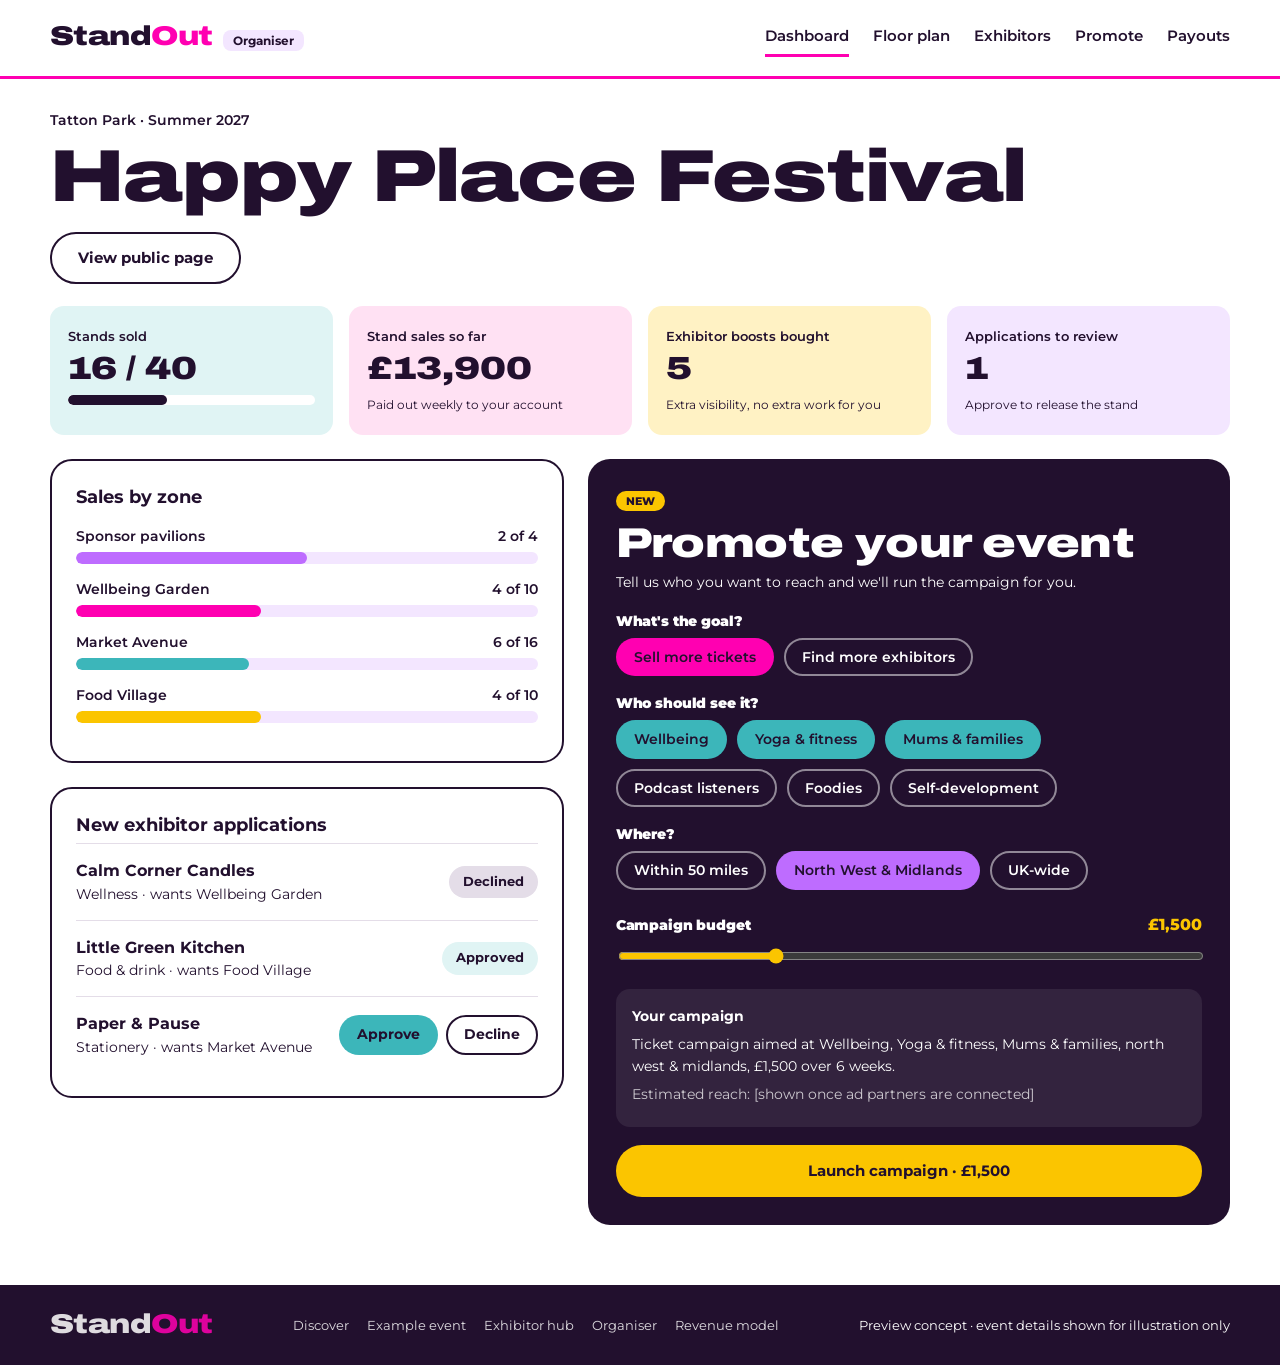
==== organiser.html @ 5c0a358e "Add files via upload" ====
<!doctype html>
<html lang="en-GB">
<head>
  <meta charset="utf-8">
  <meta name="viewport" content="width=device-width, initial-scale=1">
  <link rel="preconnect" href="https://fonts.googleapis.com">
  <link rel="preconnect" href="https://fonts.gstatic.com" crossorigin>
  <link href="https://fonts.googleapis.com/css2?family=Archivo:wdth,wght@125,900&family=Montserrat:wght@400;500;600;700;800&display=swap" rel="stylesheet">
  <link rel="stylesheet" href="css/styles.css">
  <link rel="icon" href="data:image/svg+xml,<svg xmlns='http://www.w3.org/2000/svg' viewBox='0 0 100 100'><circle cx='50' cy='50' r='50' fill='%23ff00b1'/></svg>">
  <title>Organiser dashboard · StandOut</title>
</head>
<body>
  <header id="site-header"></header>

  <main class="wrap">
    <div class="dash-title">
      <div>
        <p>Tatton Park · Summer 2027</p>
        <h1>Happy Place Festival</h1>
      </div>
      <a class="btn btn--outline" href="event.html?id=happy-place">View public page</a>
    </div>

    <div class="stats">
      <div class="stat bg-teal"><p class="stat__label">Stands sold</p><p class="stat__value" id="sold"></p>
        <div class="progress" aria-hidden="true"><span id="sold-bar"></span></div></div>
      <div class="stat bg-pink"><p class="stat__label">Stand sales so far</p><p class="stat__value" id="sales"></p><p class="stat__note">Paid out weekly to your account</p></div>
      <div class="stat bg-yellow"><p class="stat__label">Exhibitor boosts bought</p><p class="stat__value">5</p><p class="stat__note">Extra visibility, no extra work for you</p></div>
      <div class="stat bg-violet"><p class="stat__label">Applications to review</p><p class="stat__value" id="to-review"></p><p class="stat__note">Approve to release the stand</p></div>
    </div>

    <div class="dash-grid">
      <div class="dash-col">
        <section class="panel" style="padding-block:24px">
          <h3 class="h-body" style="font-size:1.15rem;margin-bottom:16px">Sales by zone</h3>
          <div id="zones"></div>
        </section>

        <section class="panel" id="applications" style="padding-block:24px">
          <h3 class="h-body" style="font-size:1.15rem;margin-bottom:6px">New exhibitor applications</h3>
          <div id="apps"></div>
        </section>
      </div>

      <section class="promote" id="promote">
        <span class="new">NEW</span>
        <h2>Promote your event</h2>
        <p class="small">Tell us who you want to reach and we'll run the campaign for you.</p>

        <h3>What's the goal?</h3>
        <div class="chips" data-group="goal" data-single>
          <button class="chip" type="button" aria-pressed="true">Sell more tickets</button>
          <button class="chip" type="button" aria-pressed="false">Find more exhibitors</button>
        </div>

        <h3>Who should see it?</h3>
        <div class="chips" data-group="audience">
          <button class="chip" type="button" aria-pressed="true">Wellbeing</button>
          <button class="chip" type="button" aria-pressed="true">Yoga & fitness</button>
          <button class="chip" type="button" aria-pressed="true">Mums & families</button>
          <button class="chip" type="button" aria-pressed="false">Podcast listeners</button>
          <button class="chip" type="button" aria-pressed="false">Foodies</button>
          <button class="chip" type="button" aria-pressed="false">Self-development</button>
        </div>

        <h3>Where?</h3>
        <div class="chips" data-group="where" data-single>
          <button class="chip" type="button" aria-pressed="false">Within 50 miles</button>
          <button class="chip" type="button" aria-pressed="true">North West & Midlands</button>
          <button class="chip" type="button" aria-pressed="false">UK-wide</button>
        </div>

        <div class="range-head"><h3><label for="budget">Campaign budget</label></h3><output id="budget-out"></output></div>
        <input type="range" id="budget" min="250" max="5000" step="250" value="1500">

        <div class="campaign-summary">
          <p><strong>Your campaign</strong></p>
          <p id="campaign-text"></p>
          <p style="opacity:.75">Estimated reach: [shown once ad partners are connected]</p>
        </div>
        <button class="btn btn--yellow btn--block" id="launch" type="button"></button>
      </section>
    </div>
  </main>

  <footer id="site-footer"></footer>

  <script src="js/data.js"></script>
  <script src="js/layout.js"></script>
  <script>
    renderHeader("organiser");
    renderFooter();

    /* Headline numbers from the fake data */
    const total = ZONES.reduce((n, z) => n + z.stands.length, 0);
    const sold = ZONES.reduce((n, z) => n + z.booked.length, 0);
    const sales = ZONES.reduce((n, z) => n + z.booked.length * z.price, 0);
    document.getElementById("sold").textContent = `${sold} / ${total}`;
    document.getElementById("sold-bar").style.width = (sold / total * 100) + "%";
    document.getElementById("sales").textContent = money(sales);

    document.getElementById("zones").innerHTML = ZONES.map(z => `
      <div class="bar-row">
        <div class="bar-row__top"><span>${z.name}</span><span>${z.booked.length} of ${z.stands.length}</span></div>
        <div class="bar"><span style="width:${z.booked.length / z.stands.length * 100}%;background:${z.colour}"></span></div>
      </div>`).join("");

    /* Applications */
    const apps = [
      { name: "Calm Corner Candles", detail: "Wellness · wants Wellbeing Garden", status: "Declined" },
      { name: "Little Green Kitchen", detail: "Food & drink · wants Food Village", status: "Approved" },
      { name: "Paper & Pause", detail: "Stationery · wants Market Avenue", status: null }
    ];
    function drawApps() {
      document.getElementById("apps").innerHTML = apps.map((a, i) => `
        <div class="app-row">
          <div><p><strong>${a.name}</strong></p><p class="small">${a.detail}</p></div>
          ${a.status
            ? `<span class="status ${a.status === "Approved" ? "status--ok" : ""}">${a.status}</span>`
            : `<div class="actions">
                 <button class="btn btn--teal btn--sm" data-i="${i}" data-act="Approved">Approve</button>
                 <button class="btn btn--outline btn--sm" data-i="${i}" data-act="Declined">Decline</button>
               </div>`}
        </div>`).join("");
      document.getElementById("to-review").textContent = apps.filter(a => !a.status).length;
    }
    document.getElementById("apps").addEventListener("click", e => {
      const b = e.target.closest("[data-act]");
      if (!b) return;
      const a = apps[b.dataset.i];
      a.status = b.dataset.act;
      drawApps();
      toast(`${a.name}: ${a.status.toLowerCase()}`);
    });
    drawApps();

    /* Promote campaign builder */
    document.querySelectorAll(".promote .chips").forEach(group => {
      group.addEventListener("click", e => {
        const b = e.target.closest(".chip");
        if (!b) return;
        if (group.hasAttribute("data-single")) {
          group.querySelectorAll(".chip").forEach(c => c.setAttribute("aria-pressed", c === b));
        } else {
          b.setAttribute("aria-pressed", b.getAttribute("aria-pressed") !== "true");
        }
        drawCampaign();
      });
    });
    const budget = document.getElementById("budget");
    budget.addEventListener("input", drawCampaign);

    function picked(group) {
      return [...document.querySelectorAll(`[data-group="${group}"] [aria-pressed="true"]`)].map(b => b.textContent);
    }
    function drawCampaign() {
      const goal = picked("goal")[0] === "Sell more tickets" ? "Ticket" : "Exhibitor";
      const who = picked("audience");
      const where = picked("where")[0] || "UK-wide";
      const amount = money(Number(budget.value));
      const weeks = Math.max(2, Math.min(10, Math.round(Number(budget.value) / 250)));
      document.getElementById("budget-out").textContent = amount;
      document.getElementById("campaign-text").textContent =
        `${goal} campaign aimed at ${who.length ? who.join(", ") : "everyone"}, ${where.toLowerCase()}, ${amount} over ${weeks} weeks.`;
      document.getElementById("launch").textContent = `Launch campaign · ${amount}`;
    }
    document.getElementById("launch").onclick = () => toast("Campaign saved as a draft for the preview");
    drawCampaign();
  </script>
</body>
</html>
---- css/styles.css ----
/* ===========================================================
   StandOut – shared styles
   Brand: #ff00b1 pink · #3cb6ba teal · #be6cff violet · #fbc500 yellow
   Fonts: Raging (headlines + logo), Montserrat (body)
   =========================================================== */

/* Raging is a licensed font. Drop Raging.woff2 (and/or .woff/.otf)
   into the /fonts folder and it will be used automatically.
   Until then, Archivo Black-style wide fallback is shown. */
@font-face {
  font-family: "Raging";
  src: url("../fonts/Raging.woff2") format("woff2"),
       url("../fonts/Raging.woff") format("woff"),
       url("../fonts/Raging.otf") format("opentype");
  font-weight: 400 900;
  font-display: swap;
}

:root {
  --pink: #ff00b1;
  --teal: #3cb6ba;
  --violet: #be6cff;
  --yellow: #fbc500;
  --ink: #22102e;        /* deep plum used for text instead of pure black */
  --black: #000000;      /* use sparingly */
  --white: #ffffff;

  --pink-soft: #ffe1f3;
  --pink-wash: #fff3fa;
  --teal-soft: #e0f4f4;
  --violet-soft: #f3e6ff;
  --yellow-soft: #fff2c4;
  --grey: #e4dde8;
  --grey-text: #6b5d75;

  --font-head: "Raging", "Archivo", "Archivo Black", Impact, sans-serif;
  --font-body: "Montserrat", system-ui, -apple-system, "Segoe UI", sans-serif;

  --r-lg: 22px;
  --r-md: 14px;
  --r-pill: 999px;
  --wrap: 1180px;
}

*, *::before, *::after { box-sizing: border-box; }
html { -webkit-text-size-adjust: 100%; }
body {
  margin: 0;
  font-family: var(--font-body);
  font-size: 16px;
  line-height: 1.6;
  color: var(--ink);
  background: var(--white);
}
img { max-width: 100%; display: block; }
a { color: inherit; }
button, input, select, textarea { font: inherit; color: inherit; }
:focus-visible { outline: 3px solid var(--violet); outline-offset: 3px; border-radius: 6px; }

.wrap { width: min(var(--wrap), 100% - 40px); margin-inline: auto; }

/* ---------- Headlines ---------- */
h1, h2, h3, .head {
  font-family: var(--font-head);
  font-stretch: 125%;
  font-weight: 900;
  line-height: 0.98;
  letter-spacing: -0.01em;
  margin: 0;
}
h1 { font-size: clamp(2.6rem, 6vw, 4.6rem); }
h2 { font-size: clamp(1.9rem, 3.6vw, 2.6rem); }
h3 { font-size: 1.35rem; }
.h-body { font-family: var(--font-body); font-weight: 700; font-stretch: 100%; letter-spacing: 0; line-height: 1.3; }
p { margin: 0 0 1em; }
.muted { color: var(--grey-text); }
.small { font-size: 0.85rem; }

/* ---------- Logo ---------- */
.logo {
  font-family: var(--font-head);
  font-stretch: 125%;
  font-weight: 900;
  font-size: 1.7rem;
  text-decoration: none;
  letter-spacing: -0.02em;
  line-height: 1;
}
.logo span { color: var(--pink); }
.logo--light { color: var(--white); }

/* ---------- Header ---------- */
.site-header { border-bottom: 3px solid var(--pink); background: var(--white); position: sticky; top: 0; z-index: 20; }
.site-header--plain { border-bottom-color: transparent; }
.site-header .wrap { display: flex; align-items: center; justify-content: space-between; gap: 20px; min-height: 76px; flex-wrap: wrap; padding-block: 10px; }
.nav { display: flex; align-items: center; gap: 6px 24px; flex-wrap: wrap; font-weight: 600; font-size: 0.92rem; }
.nav a { text-decoration: none; padding: 6px 0; border-bottom: 3px solid transparent; }
.nav a:hover, .nav a[aria-current="page"] { border-bottom-color: var(--pink); }
.role-tag { font-size: 0.75rem; font-weight: 700; background: var(--violet-soft); padding: 3px 10px; border-radius: 8px; margin-left: 10px; vertical-align: middle; font-family: var(--font-body); }

/* checkout steps */
.steps { display: flex; gap: 8px; list-style: none; margin: 0; padding: 0; font-size: 0.8rem; font-weight: 700; }
.steps li { background: var(--violet-soft); padding: 6px 14px; border-radius: var(--r-pill); }
.steps li.is-done, .steps li[aria-current="step"] { background: var(--ink); color: var(--white); }

/* ---------- Buttons ---------- */
.btn {
  display: inline-flex; align-items: center; justify-content: center; gap: 8px;
  border: 2px solid transparent; border-radius: var(--r-pill);
  padding: 12px 26px; font-weight: 700; font-size: 0.95rem;
  text-decoration: none; cursor: pointer; transition: transform .12s ease, background .12s ease;
}
.btn:active { transform: translateY(1px); }
.btn--pink { background: var(--pink); color: var(--ink); }
.btn--pink:hover { background: #e600a0; }
.btn--teal { background: var(--teal); color: var(--ink); }
.btn--violet { background: var(--violet); color: var(--ink); }
.btn--yellow { background: var(--yellow); color: var(--ink); }
.btn--ink { background: var(--ink); color: var(--white); }
.btn--white { background: var(--white); color: var(--ink); }
.btn--outline { background: transparent; border-color: var(--ink); color: var(--ink); }
.btn--block { width: 100%; }
.btn--sm { padding: 7px 16px; font-size: 0.85rem; }
.btn[disabled] { opacity: .45; cursor: not-allowed; }

.back-link { display: inline-block; font-size: 0.85rem; font-weight: 700; margin: 28px 0 14px; }

/* ---------- Chips ---------- */
.chips { display: flex; flex-wrap: wrap; gap: 10px; padding: 0; margin: 0; list-style: none; }
.chip {
  display: inline-block; padding: 6px 16px; border-radius: var(--r-pill);
  border: 2px solid var(--ink); font-size: 0.88rem; font-weight: 600; background: var(--white);
}
.chip--small { padding: 3px 12px; font-size: 0.76rem; border: 0; font-weight: 700; }
.chip--teal { border-color: var(--teal); }
.chip--pink { border-color: var(--pink); }
.chip--violet { border-color: var(--violet); }
.chip--yellow { border-color: var(--yellow); }
button.chip { cursor: pointer; }
button.chip[aria-pressed="true"] { background: var(--ink); color: var(--white); border-color: var(--ink); }

/* ---------- Stat tiles ---------- */
.stats { display: grid; grid-template-columns: repeat(4, 1fr); gap: 16px; }
.stat { border-radius: var(--r-md); padding: 20px 18px; }
.stat__label { font-size: 0.82rem; font-weight: 600; margin: 0 0 6px; }
.stat__value { font-family: var(--font-head); font-stretch: 125%; font-weight: 900; font-size: 2rem; line-height: 1; margin: 0; }
.stat__note { font-size: 0.78rem; margin: 10px 0 0; }
.bg-teal { background: var(--teal-soft); }
.bg-violet { background: var(--violet-soft); }
.bg-yellow { background: var(--yellow-soft); }
.bg-pink { background: var(--pink-soft); }

/* ---------- Cards / panels ---------- */
.panel { border: 2px solid var(--ink); border-radius: var(--r-lg); padding: 24px; background: var(--white); }
.panel--soft { border: 0; background: var(--teal-soft); }

section { padding-block: 56px; }
.section-head { margin-bottom: 26px; }
.section-head p { margin: 10px 0 0; }

/* ---------- Footer ---------- */
.site-footer { background: var(--ink); color: var(--white); margin-top: 60px; }
.site-footer .wrap { display: flex; justify-content: space-between; align-items: center; gap: 16px; flex-wrap: wrap; padding-block: 26px; font-size: 0.82rem; }
.site-footer nav { display: flex; gap: 18px; flex-wrap: wrap; }
.site-footer a { text-decoration: none; opacity: .85; }
.site-footer a:hover { opacity: 1; text-decoration: underline; }

/* ===========================================================
   Discover page
   =========================================================== */
.discover-hero { background: var(--violet); padding-block: 64px 70px; }
.discover-hero h1 { max-width: 14ch; }
.discover-hero p { max-width: 54ch; font-size: 1.05rem; margin-top: 18px; }
.search-row { display: flex; gap: 10px; flex-wrap: wrap; margin-top: 26px; max-width: 640px; }
.search-row input {
  flex: 1 1 260px; border: 2px solid var(--ink); border-radius: var(--r-pill);
  padding: 12px 20px; background: var(--white);
}
.filter-row { display: flex; gap: 10px; flex-wrap: wrap; margin-bottom: 26px; align-items: center; }
.filter-row strong { font-size: 0.85rem; margin-right: 4px; }

.event-grid { display: grid; grid-template-columns: repeat(auto-fill, minmax(260px, 1fr)); gap: 22px; }
.event-card {
  display: flex; flex-direction: column; border: 2px solid var(--ink); border-radius: var(--r-lg);
  overflow: hidden; text-decoration: none; background: var(--white); transition: transform .15s ease;
}
.event-card:hover { transform: translateY(-3px); }
.event-card__art { aspect-ratio: 16 / 10; position: relative; overflow: hidden; }
.event-card__body { padding: 18px 20px 22px; display: flex; flex-direction: column; gap: 6px; flex: 1; }
.event-card__body h3 { font-size: 1.3rem; }
.event-card__meta { font-size: 0.86rem; font-weight: 600; margin: 0; }
.event-card__foot { display: flex; justify-content: space-between; align-items: center; margin-top: auto; padding-top: 12px; font-size: 0.84rem; font-weight: 700; }
.badge-left { background: var(--yellow); padding: 3px 10px; border-radius: var(--r-pill); }

/* decorative blob art (stand-in for event photos) */
.blob { position: absolute; border-radius: 50%; }

/* ===========================================================
   Event page
   =========================================================== */
.event-hero { background: var(--pink); padding-block: 48px 56px; }
.event-hero .wrap { display: grid; grid-template-columns: 1.05fr 1fr; gap: 44px; align-items: center; }
.event-hero .chips { margin-bottom: 18px; }
.event-hero .chip { border: 0; font-size: 0.78rem; font-weight: 700; padding: 4px 12px; }
.event-hero h1 { margin-bottom: 22px; }
.event-hero__where { font-weight: 700; font-size: 1.05rem; margin: 0 0 16px; line-height: 1.5; }
.event-hero__intro { max-width: 46ch; }
.event-hero__ctas { display: flex; gap: 12px; flex-wrap: wrap; margin-top: 22px; }
.event-art { background: var(--yellow); border-radius: var(--r-lg); aspect-ratio: 16 / 10.5; position: relative; overflow: hidden; }
.event-art__tag { position: absolute; top: 16px; left: 16px; background: var(--white); font-size: 0.75rem; font-weight: 700; padding: 4px 10px; border-radius: 8px; z-index: 2; }

.about-grid { display: grid; grid-template-columns: 1fr 1fr; gap: 48px; }
.about-grid h2 { margin-bottom: 22px; }

.packages { display: grid; grid-template-columns: repeat(3, 1fr); gap: 20px; }
.package { border: 3px solid var(--teal); border-radius: var(--r-lg); padding: 24px; display: flex; flex-direction: column; }
.package--pink { border-color: var(--pink); background: var(--pink-wash); }
.package--violet { border-color: var(--violet); }
.package__name { font-size: 0.78rem; font-weight: 700; letter-spacing: .06em; margin: 0 0 8px; }
.package__price { font-family: var(--font-head); font-stretch: 125%; font-weight: 900; font-size: 2.6rem; line-height: 1; margin: 0 0 16px; }
.package__desc { font-size: 0.88rem; flex: 1; }

.why { background: var(--teal); border-radius: var(--r-lg); padding: 34px 32px; display: grid; grid-template-columns: 1fr 1.2fr 1.2fr 1.2fr; gap: 24px; }
.why h2 { font-size: 1.9rem; }
.why h3 { font-family: var(--font-body); font-stretch: 100%; font-size: 0.98rem; line-height: 1.3; margin-bottom: 4px; }
.why p { font-size: 0.86rem; margin: 0; }

/* ===========================================================
   Floor plan
   =========================================================== */
.book-head h1 { margin-bottom: 10px; }
.toolbar { display: flex; justify-content: space-between; align-items: center; gap: 16px; flex-wrap: wrap; margin: 22px 0 18px; }
.legend { display: flex; gap: 16px; font-size: 0.8rem; font-weight: 600; flex-wrap: wrap; }
.legend span::before { content: ""; display: inline-block; width: 14px; height: 14px; border-radius: 4px; vertical-align: -2px; margin-right: 6px; border: 2px solid var(--teal); }
.legend .l-pick::before { background: var(--ink); border-color: var(--ink); }
.legend .l-booked::before { background: var(--grey); border-color: var(--grey); }

.book-layout { display: grid; grid-template-columns: 1fr 340px; gap: 24px; align-items: start; }
.site-plan { background: #eef6ee; border-radius: var(--r-lg); padding: 18px; display: grid; grid-template-columns: 1fr 1fr; gap: 16px; }
.landmark { border-radius: var(--r-md); padding: 22px 18px; }
.landmark h3 { font-size: 1.3rem; }
.landmark p { font-size: 0.8rem; margin: 4px 0 0; }
.landmark--stage { background: var(--ink); color: var(--white); display: flex; flex-direction: column; justify-content: center; min-height: 130px; }
.landmark--tents { border: 2px dashed var(--teal); background: var(--white); display: flex; flex-direction: column; justify-content: center; }
.landmark--tents h3, .landmark--entrance h3 { font-family: var(--font-body); font-stretch: 100%; font-size: 0.95rem; }
.landmark--entrance { background: var(--yellow); padding: 14px 18px; }

.zone { background: var(--white); border-radius: var(--r-md); padding: 14px 14px 16px; border-top: 6px solid var(--teal); }
.zone[hidden] { display: none; }
.zone--wide { grid-column: 1 / -1; }
.zone__head { display: flex; justify-content: space-between; align-items: baseline; gap: 10px; margin-bottom: 10px; flex-wrap: wrap; }
.zone__head h3 { font-family: var(--font-body); font-stretch: 100%; font-size: 0.95rem; }
.zone__head span { font-size: 0.75rem; font-weight: 600; }
.stand-grid { display: grid; grid-template-columns: repeat(auto-fill, minmax(48px, 1fr)); gap: 8px; }
.stand {
  height: 40px; border-radius: 8px; border: 2px solid var(--zone, var(--teal)); background: var(--white);
  font-weight: 700; font-size: 0.82rem; cursor: pointer;
}
.stand:hover:not([disabled]) { background: var(--zone-soft, var(--teal-soft)); }
.stand[aria-pressed="true"] { background: var(--ink); border-color: var(--ink); color: var(--white); }
.stand[disabled] { background: var(--grey); border-color: var(--grey); color: var(--grey-text); text-decoration: line-through; cursor: not-allowed; }

.pick-panel { position: sticky; top: 96px; }
.pick-panel__label { font-size: 0.75rem; font-weight: 700; letter-spacing: .06em; margin: 0 0 8px; }
.pick-panel h2 { margin-bottom: 8px; }
.line { display: flex; justify-content: space-between; gap: 12px; font-size: 0.88rem; padding: 4px 0; }
.line--strong { font-weight: 700; }
.line--total { font-family: var(--font-head); font-stretch: 125%; font-weight: 900; font-size: 1.3rem; border-top: 2px solid var(--ink); margin-top: 8px; padding-top: 10px; }
.extra { display: flex; align-items: center; gap: 10px; font-size: 0.88rem; padding: 8px 0; cursor: pointer; }
.extra input { width: 18px; height: 18px; accent-color: var(--pink); }
.extra b { margin-left: auto; white-space: nowrap; }
.extra--boost { background: var(--yellow-soft); border-radius: 10px; padding: 10px; }
.extra--boost small { display: block; font-size: 0.72rem; }
.empty-pick { text-align: center; padding: 30px 6px; }
.hold-note { font-size: 0.75rem; text-align: center; margin: 10px 0 0; }
.divider { border: 0; border-top: 1px solid var(--grey); margin: 12px 0; }

/* ===========================================================
   Checkout
   =========================================================== */
.checkout-layout { display: grid; grid-template-columns: 1fr 360px; gap: 32px; align-items: start; }
.form-grid { display: grid; grid-template-columns: repeat(3, 1fr); gap: 16px; }
.field { display: flex; flex-direction: column; gap: 6px; }
.field--full { grid-column: 1 / -1; }
.field label { font-size: 0.85rem; font-weight: 700; }
.field input, .field select, .field textarea {
  border: 2px solid #8d8295; border-radius: 10px; padding: 11px 14px; background: var(--white); width: 100%;
}
.field input:focus, .field select:focus, .field textarea:focus { border-color: var(--violet); outline: none; }
.field textarea { min-height: 80px; resize: vertical; }
.boost-box { border: 3px solid var(--pink); background: var(--pink-wash); border-radius: var(--r-lg); padding: 22px; margin-top: 28px; }
.boost-box h3 { font-family: var(--font-body); font-stretch: 100%; font-size: 1.2rem; margin-bottom: 8px; }
.boost-options { display: grid; grid-template-columns: repeat(3, 1fr); gap: 12px; margin-top: 14px; }
.boost-opt { border: 2px solid var(--pink); border-radius: var(--r-md); padding: 14px; background: var(--white); text-align: left; cursor: pointer; }
.boost-opt strong { display: block; }
.boost-opt span { display: block; font-size: 0.78rem; margin: 4px 0 8px; }
.boost-opt b { font-size: 1.05rem; }
.boost-opt[aria-pressed="true"] { background: var(--ink); color: var(--white); border-color: var(--ink); }
.pay-opts { display: flex; gap: 12px; flex-wrap: wrap; margin-top: 12px; }
.pay-opt { display: flex; align-items: center; gap: 10px; border: 2px solid #8d8295; border-radius: var(--r-md); padding: 14px 18px; font-weight: 700; cursor: pointer; }
.pay-opt input { accent-color: var(--pink); width: 18px; height: 18px; }
.pay-opt:has(input:checked) { border-color: var(--pink); }
.summary { background: var(--teal-soft); border-radius: var(--r-lg); padding: 24px; position: sticky; top: 96px; }
.summary h2 { font-size: 1.6rem; margin-bottom: 14px; }
.terms { display: flex; gap: 10px; align-items: flex-start; font-size: 0.82rem; margin: 14px 0; }
.terms input { width: 18px; height: 18px; accent-color: var(--pink); margin-top: 2px; }

/* confirmation */
.confirm { text-align: center; padding-block: 70px 30px; }
.confirm__burst { width: 120px; height: 120px; margin: 0 auto 26px; border-radius: 50%; background: var(--yellow); display: grid; place-items: center; font-size: 3rem; }
.confirm h1 { margin-bottom: 18px; }
.confirm p { max-width: 52ch; margin-inline: auto; }
.confirm-card { max-width: 520px; margin: 30px auto 0; text-align: left; }
.next-steps { max-width: 520px; margin: 26px auto 0; text-align: left; padding-left: 20px; }
.next-steps li { margin-bottom: 8px; }

/* ===========================================================
   Exhibitor hub
   =========================================================== */
.hub-grid { display: grid; grid-template-columns: 1.4fr 1fr; gap: 24px; align-items: start; }
.progress { height: 10px; border-radius: 99px; background: var(--white); overflow: hidden; margin-top: 10px; }
.progress > span { display: block; height: 100%; background: var(--ink); border-radius: 99px; transition: width .3s ease; }
.task { display: flex; gap: 14px; align-items: flex-start; padding: 16px 0; border-top: 1px solid var(--grey); }
.task:first-of-type { border-top: 0; }
.task input { width: 22px; height: 22px; accent-color: var(--teal); margin-top: 2px; flex-shrink: 0; }
.task__body { flex: 1; }
.task__title { font-weight: 700; margin: 0; }
.task__meta { font-size: 0.8rem; margin: 2px 0 0; }
.task.is-done .task__title { text-decoration: line-through; color: var(--grey-text); }
.due { font-size: 0.72rem; font-weight: 700; padding: 3px 10px; border-radius: 99px; white-space: nowrap; }
.due--soon { background: var(--pink-soft); }
.due--later { background: var(--violet-soft); }
.due--done { background: var(--teal-soft); }
.mini-plan { background: #eef6ee; border-radius: var(--r-md); padding: 14px; display: grid; grid-template-columns: repeat(5, 1fr); gap: 6px; margin: 14px 0; }
.mini-plan span { height: 30px; border-radius: 6px; border: 2px solid var(--pink); background: var(--white); font-size: 0.7rem; font-weight: 700; display: grid; place-items: center; }
.mini-plan .is-mine { background: var(--pink); }
.mini-plan .is-taken { background: var(--grey); border-color: var(--grey); color: var(--grey-text); }

/* ===========================================================
   Organiser dashboard
   =========================================================== */
.dash-title { display: flex; justify-content: space-between; align-items: end; gap: 20px; flex-wrap: wrap; margin: 30px 0 22px; }
.dash-title p { margin: 0 0 8px; font-weight: 600; font-size: 0.9rem; }
.dash-grid { display: grid; grid-template-columns: 1fr 1.25fr; gap: 24px; margin-top: 24px; align-items: start; }
.dash-col { display: grid; gap: 24px; }
.bar-row { margin-bottom: 14px; }
.bar-row__top { display: flex; justify-content: space-between; font-size: 0.86rem; font-weight: 600; margin-bottom: 5px; }
.bar { height: 12px; background: var(--violet-soft); border-radius: 99px; overflow: hidden; }
.bar > span { display: block; height: 100%; border-radius: 99px; }
.app-row { display: flex; justify-content: space-between; align-items: center; gap: 12px; padding: 14px 0; border-top: 1px solid var(--grey); flex-wrap: wrap; }
.app-row p { margin: 0; }
.app-row .actions { display: flex; gap: 8px; }
.status { font-size: 0.8rem; font-weight: 700; padding: 6px 14px; border-radius: 99px; background: var(--grey); }
.status--ok { background: var(--teal-soft); }

.promote { background: var(--ink); color: var(--white); border-radius: var(--r-lg); padding: 28px; }
.promote h2 { margin: 10px 0 8px; }
.promote .new { background: var(--yellow); color: var(--ink); font-size: 0.7rem; font-weight: 800; padding: 3px 10px; border-radius: 99px; }
.promote h3 { font-family: var(--font-body); font-stretch: 100%; font-size: 0.9rem; margin: 20px 0 10px; }
.promote .chip { background: transparent; color: var(--white); border-color: rgba(255,255,255,.5); }
.promote .chip[aria-pressed="true"] { color: var(--ink); border-color: transparent; }
.promote [data-group="goal"] .chip[aria-pressed="true"] { background: var(--pink); }
.promote [data-group="audience"] .chip[aria-pressed="true"] { background: var(--teal); }
.promote [data-group="where"] .chip[aria-pressed="true"] { background: var(--violet); }
.range-head { display: flex; justify-content: space-between; align-items: baseline; margin: 22px 0 8px; }
.range-head h3 { margin: 0; }
.range-head output { color: var(--yellow); font-weight: 800; }
input[type="range"] { width: 100%; accent-color: var(--yellow); }
.campaign-summary { background: rgba(255,255,255,.08); border-radius: var(--r-md); padding: 16px; font-size: 0.86rem; margin: 18px 0; }
.campaign-summary p { margin: 0 0 6px; }

.toast {
  position: fixed; left: 50%; bottom: 28px; transform: translate(-50%, 140%);
  background: var(--ink); color: var(--white); padding: 14px 22px; border-radius: 99px; font-weight: 700; font-size: 0.9rem;
  transition: transform .25s ease; z-index: 50; border: 3px solid var(--yellow);
}
.toast.is-on { transform: translate(-50%, 0); }

/* ===========================================================
   Revenue model
   =========================================================== */
.rev-hero { background: var(--violet); padding-block: 44px 48px; }
.rev-hero p { max-width: 60ch; margin-top: 14px; }
.rev-grid { display: grid; grid-template-columns: 1fr 1fr; gap: 32px; align-items: start; }
.slider { margin-bottom: 18px; }
.slider__top { display: flex; justify-content: space-between; align-items: center; font-weight: 600; font-size: 0.9rem; margin-bottom: 4px; }
.slider output { background: var(--yellow-soft); font-weight: 800; font-size: 0.8rem; padding: 2px 10px; border-radius: 8px; }
.slider input { accent-color: var(--pink); }
.rev-total { background: var(--pink); border-radius: var(--r-lg); padding: 26px; margin-bottom: 20px; }
.rev-total p { margin: 0; font-weight: 700; font-size: 0.9rem; }
.rev-total .big { font-family: var(--font-head); font-stretch: 125%; font-weight: 900; font-size: clamp(2.6rem, 6vw, 4rem); line-height: 1; margin: 8px 0; }

/* ===========================================================
   Responsive
   =========================================================== */
@media (max-width: 960px) {
  .event-hero .wrap, .about-grid, .book-layout, .checkout-layout, .hub-grid, .dash-grid, .rev-grid { grid-template-columns: 1fr; }
  .packages { grid-template-columns: 1fr; }
  .why { grid-template-columns: 1fr 1fr; }
  .stats { grid-template-columns: 1fr 1fr; }
  .pick-panel, .summary { position: static; }
}
@media (max-width: 620px) {
  .site-plan { grid-template-columns: 1fr; }
  .form-grid, .boost-options { grid-template-columns: 1fr; }
  .why { grid-template-columns: 1fr; }
  .stats { grid-template-columns: 1fr 1fr; gap: 10px; }
  .stat__value { font-size: 1.5rem; }
  .nav { gap: 4px 16px; font-size: 0.85rem; }
  .site-header { position: static; }
}
@media (prefers-reduced-motion: reduce) {
  * { transition: none !important; scroll-behavior: auto !important; }
}

.sr-only { position: absolute; width: 1px; height: 1px; padding: 0; margin: -1px; overflow: hidden; clip: rect(0,0,0,0); white-space: nowrap; border: 0; }
@media (max-width: 620px) {
  .steps { gap: 5px; font-size: 0.68rem; }
  .steps li { padding: 5px 9px; white-space: nowrap; }
}
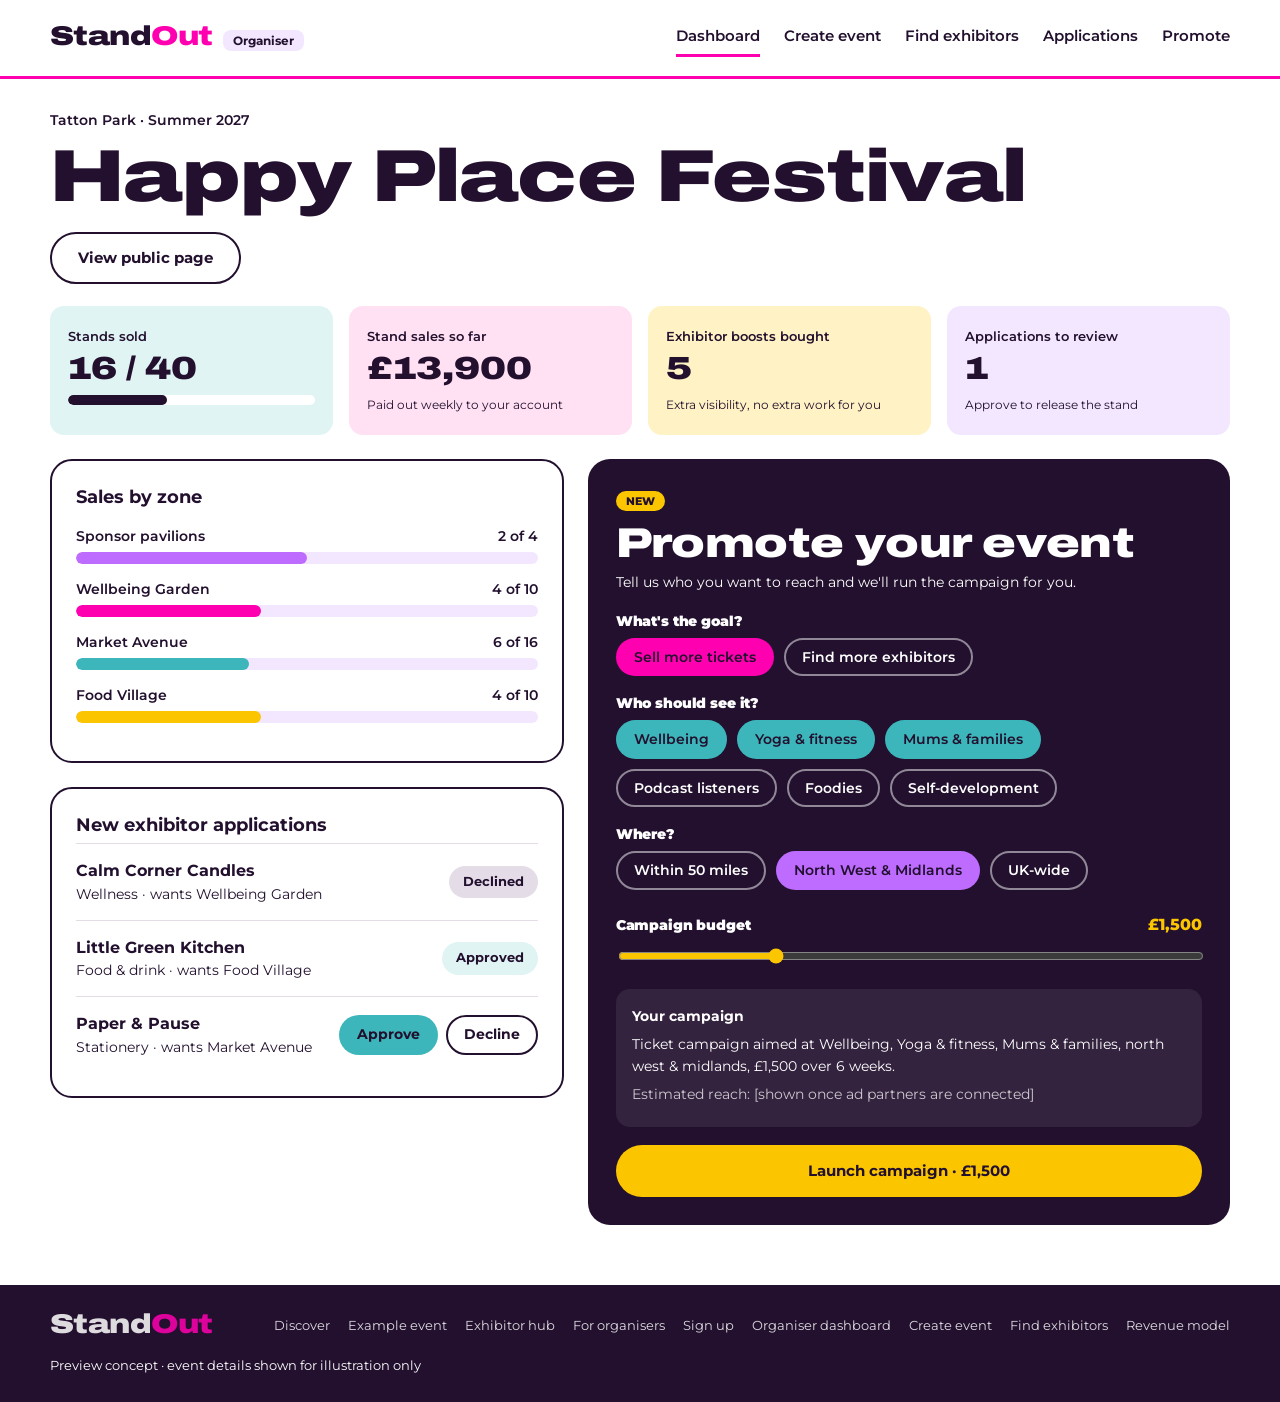
==== commit 68bdd327: "Add files via upload" ====
--- a/organiser.html
+++ b/organiser.html
@@ -89,7 +89,7 @@
   <script src="js/data.js"></script>
   <script src="js/layout.js"></script>
   <script>
-    renderHeader("organiser");
+    renderHeader("organiser", "dashboard");
     renderFooter();
 
     /* Headline numbers from the fake data */
--- a/css/styles.css
+++ b/css/styles.css
@@ -418,3 +418,223 @@
   .steps { gap: 5px; font-size: 0.68rem; }
   .steps li { padding: 5px 9px; white-space: nowrap; }
 }
+
+/* ===========================================================
+   For organisers (landing + pricing)
+   =========================================================== */
+.org-hero { background: var(--pink); padding-block: 56px 64px; overflow: hidden; }
+.org-hero .wrap { display: grid; grid-template-columns: 1fr 1fr; gap: 48px; align-items: center; }
+.org-hero h1 { max-width: 12ch; margin-bottom: 20px; }
+.org-hero p { max-width: 46ch; font-size: 1.05rem; }
+.org-hero__ctas { display: flex; gap: 12px; flex-wrap: wrap; margin-top: 24px; }
+
+/* the live 'selling out' floor plan in the hero */
+.sellout { background: var(--white); border-radius: var(--r-lg); padding: 20px; border: 3px solid var(--ink); }
+.sellout__top { display: flex; justify-content: space-between; align-items: baseline; gap: 12px; margin-bottom: 14px; flex-wrap: wrap; }
+.sellout__top p { margin: 0; font-weight: 700; font-size: 0.85rem; }
+.sellout__total { font-family: var(--font-head); font-stretch: 125%; font-weight: 900; font-size: clamp(1.8rem, 4vw, 2.6rem); line-height: 1; }
+.sellout__grid { display: grid; grid-template-columns: repeat(10, 1fr); gap: 6px; }
+.sellout__grid span { aspect-ratio: 1; border-radius: 6px; border: 2px solid var(--c, var(--teal)); background: var(--white); transition: background .35s ease, border-color .35s ease; }
+.sellout__grid span.is-sold { background: var(--c, var(--teal)); }
+.sellout__grid .stage { grid-column: span 4; grid-row: span 2; aspect-ratio: auto; background: var(--ink); border-color: var(--ink); color: var(--white); font-size: 0.7rem; font-weight: 700; display: grid; place-items: center; }
+.sellout__feed { margin: 14px 0 0; font-size: 0.82rem; font-weight: 600; min-height: 1.4em; }
+
+.how { list-style: none; padding: 0; margin: 0; display: grid; grid-template-columns: repeat(3, 1fr); gap: 32px; counter-reset: how; }
+.how li { counter-increment: how; border-top: 4px solid var(--ink); padding-top: 18px; }
+.how li::before { content: counter(how); display: block; font-family: var(--font-head); font-stretch: 125%; font-weight: 900; font-size: 3rem; line-height: 1; color: var(--pink); margin-bottom: 12px; }
+.how h3 { font-family: var(--font-body); font-stretch: 100%; font-size: 1.1rem; line-height: 1.3; margin-bottom: 6px; }
+.how p { font-size: 0.92rem; margin: 0; }
+
+.feature-rows { display: grid; gap: 0; }
+.feature-row { display: grid; grid-template-columns: 1fr 1.1fr; gap: 40px; align-items: center; padding-block: 34px; border-top: 2px solid var(--grey); }
+.feature-row h3 { font-size: 1.6rem; margin-bottom: 12px; }
+.feature-row p { max-width: 46ch; margin: 0; }
+.feature-demo { border-radius: var(--r-lg); padding: 20px 22px; }
+
+.pricing { display: grid; grid-template-columns: 1fr 1fr; gap: 28px; align-items: start; }
+.price-lines { list-style: none; margin: 0; padding: 0; }
+.price-lines li { display: grid; grid-template-columns: 7.5rem 1fr; gap: 18px; align-items: baseline; padding: 18px 0; border-top: 2px solid var(--ink); }
+.price-lines li:last-child { border-bottom: 2px solid var(--ink); }
+.price-lines .amt { font-family: var(--font-head); font-stretch: 125%; font-weight: 900; font-size: 2rem; line-height: 1; }
+.price-lines strong { display: block; }
+.price-lines span.small { display: block; }
+.calc { background: var(--yellow); border-radius: var(--r-lg); padding: 26px; }
+.calc h3 { font-family: var(--font-body); font-stretch: 100%; font-size: 1.15rem; margin-bottom: 16px; }
+.calc .slider output { background: var(--white); }
+.calc .slider input { accent-color: var(--ink); width: 100%; }
+.calc__result { background: var(--white); border-radius: var(--r-md); padding: 18px; margin-top: 8px; }
+.calc__keep { font-family: var(--font-head); font-stretch: 125%; font-weight: 900; font-size: clamp(2rem, 5vw, 2.8rem); line-height: 1; margin: 6px 0 10px; }
+
+.faq details { border-top: 2px solid var(--ink); padding: 16px 0; }
+.faq details:last-child { border-bottom: 2px solid var(--ink); }
+.faq summary { font-weight: 700; cursor: pointer; list-style: none; display: flex; justify-content: space-between; gap: 16px; }
+.faq summary::-webkit-details-marker { display: none; }
+.faq summary::after { content: "+"; font-family: var(--font-head); font-size: 1.4rem; line-height: 1; color: var(--pink); }
+.faq details[open] summary::after { content: "–"; }
+.faq details p { margin: 10px 0 0; max-width: 70ch; }
+
+.cta-band { background: var(--teal); border-radius: var(--r-lg); padding: 40px 36px; display: flex; justify-content: space-between; align-items: center; gap: 24px; flex-wrap: wrap; }
+.cta-band h2 { max-width: 18ch; }
+
+/* ===========================================================
+   Sign up, log in, onboarding
+   =========================================================== */
+.auth { width: min(720px, 100% - 40px); margin: 40px auto 0; }
+.auth--narrow { width: min(460px, 100% - 40px); }
+.auth h1 { font-size: clamp(2.2rem, 5vw, 3.2rem); margin-bottom: 12px; }
+.auth__lead { margin-bottom: 28px; }
+.onboard-progress { display: flex; gap: 6px; margin-bottom: 26px; }
+.onboard-progress span { flex: 1; height: 8px; border-radius: 99px; background: var(--grey); }
+.onboard-progress span.is-on { background: var(--pink); }
+.step-count { font-size: 0.82rem; font-weight: 700; margin: 0 0 8px; color: var(--grey-text); }
+
+.role-cards { display: grid; grid-template-columns: 1fr 1fr; gap: 18px; }
+.role-card { position: relative; text-align: left; border: 3px solid var(--ink); border-radius: var(--r-lg); background: var(--white); padding: 0; overflow: hidden; cursor: pointer; display: flex; flex-direction: column; }
+.role-card__art { height: 120px; position: relative; overflow: hidden; }
+.role-card__body { padding: 18px 20px 22px; }
+.role-card__body strong { display: block; font-family: var(--font-head); font-stretch: 125%; font-weight: 900; font-size: 1.45rem; line-height: 1.05; margin-bottom: 8px; }
+.role-card__body span { font-size: 0.9rem; }
+.role-card[aria-pressed="true"] { border-color: var(--pink); box-shadow: 0 0 0 4px var(--pink); }
+.role-card:hover { transform: translateY(-2px); }
+
+.form-stack { display: grid; gap: 16px; }
+.form-two { display: grid; grid-template-columns: 1fr 1fr; gap: 16px; }
+.field .hint { font-size: 0.78rem; color: var(--grey-text); }
+.field-error { font-size: 0.8rem; font-weight: 700; color: #b0007a; margin: 0; }
+.chip-pick { display: flex; flex-wrap: wrap; gap: 8px; }
+.form-actions { display: flex; justify-content: space-between; align-items: center; gap: 12px; margin-top: 28px; flex-wrap: wrap; }
+.or-line { display: flex; align-items: center; gap: 12px; font-size: 0.8rem; font-weight: 700; color: var(--grey-text); margin: 18px 0; }
+.or-line::before, .or-line::after { content: ""; flex: 1; border-top: 2px solid var(--grey); }
+.btn--google { background: var(--white); border-color: var(--grey); color: var(--ink); }
+.inbox { text-align: center; padding: 30px 10px; }
+.inbox__icon { width: 96px; height: 96px; margin: 0 auto 20px; border-radius: 50%; background: var(--teal); display: grid; place-items: center; font-size: 2.4rem; }
+
+.profile-build { display: grid; grid-template-columns: 1fr 300px; gap: 28px; align-items: start; }
+.profile-build .preview-label { font-size: 0.8rem; font-weight: 700; margin: 0 0 8px; color: var(--grey-text); }
+.logo-drop { border: 2px dashed #8d8295; border-radius: var(--r-md); padding: 16px; text-align: center; font-size: 0.85rem; cursor: pointer; background: var(--pink-wash); }
+
+.done-next { display: grid; grid-template-columns: 1fr 1fr; gap: 16px; margin-top: 26px; text-align: left; }
+.done-next a { text-decoration: none; border-radius: var(--r-md); padding: 18px; display: block; }
+.done-next strong { display: block; margin-bottom: 4px; }
+
+/* ===========================================================
+   Exhibitor cards (directory + onboarding preview)
+   =========================================================== */
+.ex-grid { display: grid; grid-template-columns: repeat(auto-fill, minmax(250px, 1fr)); gap: 20px; }
+.ex-card { border: 2px solid var(--ink); border-radius: var(--r-lg); overflow: hidden; background: var(--white); display: flex; flex-direction: column; }
+.ex-card__top { height: 70px; position: relative; }
+.ex-card__mono { position: absolute; left: 18px; bottom: -26px; width: 58px; height: 58px; border-radius: 50%; border: 3px solid var(--ink); background: var(--white); display: grid; place-items: center; font-family: var(--font-head); font-stretch: 125%; font-weight: 900; font-size: 1.15rem; overflow: hidden; }
+.ex-card__mono img { width: 100%; height: 100%; object-fit: cover; }
+.ex-card__save { position: absolute; right: 12px; top: 12px; width: 38px; height: 38px; border-radius: 50%; border: 2px solid var(--ink); background: var(--white); cursor: pointer; font-size: 1.05rem; line-height: 1; display: grid; place-items: center; }
+.ex-card__save[aria-pressed="true"] { background: var(--ink); color: var(--pink); }
+.ex-card__body { padding: 36px 18px 18px; display: flex; flex-direction: column; gap: 6px; flex: 1; }
+.ex-card__body h3 { font-family: var(--font-body); font-stretch: 100%; font-size: 1.1rem; line-height: 1.25; }
+.ex-card__meta { font-size: 0.8rem; font-weight: 600; margin: 0; color: var(--grey-text); }
+.ex-card__line { font-size: 0.88rem; margin: 4px 0 0; }
+.ex-card__foot { display: flex; justify-content: space-between; align-items: center; gap: 8px; margin-top: auto; padding-top: 14px; flex-wrap: wrap; }
+.tick { font-size: 0.74rem; font-weight: 700; padding: 3px 10px; border-radius: 99px; background: var(--teal-soft); }
+.tick--warn { background: var(--yellow-soft); }
+
+.dir-head { display: flex; justify-content: space-between; align-items: end; gap: 20px; flex-wrap: wrap; margin: 30px 0 20px; }
+.dir-head h1 { font-size: clamp(2.2rem, 5vw, 3.4rem); }
+.dir-tools { display: grid; gap: 14px; margin-bottom: 24px; }
+.dir-tools__row { display: flex; gap: 12px; flex-wrap: wrap; align-items: center; }
+.dir-tools input[type="search"] { flex: 1 1 260px; border: 2px solid var(--ink); border-radius: var(--r-pill); padding: 11px 20px; background: var(--white); }
+.dir-tools select { border: 2px solid var(--ink); border-radius: var(--r-pill); padding: 10px 16px; background: var(--white); }
+.toggle { display: inline-flex; align-items: center; gap: 8px; font-size: 0.88rem; font-weight: 600; cursor: pointer; }
+.toggle input { width: 18px; height: 18px; accent-color: var(--teal); }
+.dir-count { font-size: 0.88rem; font-weight: 700; margin: 0 0 14px; }
+.empty-state { border: 2px dashed #8d8295; border-radius: var(--r-lg); padding: 40px 20px; text-align: center; }
+
+dialog.profile { border: 3px solid var(--ink); border-radius: var(--r-lg); padding: 0; width: min(640px, 100% - 32px); max-height: 90vh; color: var(--ink); }
+dialog.profile::backdrop { background: rgba(34, 16, 46, .55); }
+.profile__top { height: 110px; position: relative; overflow: hidden; }
+.profile__close { position: absolute; right: 14px; top: 14px; z-index: 2; width: 40px; height: 40px; border-radius: 50%; border: 2px solid var(--ink); background: var(--white); cursor: pointer; font-size: 1.2rem; line-height: 1; }
+.profile__body { padding: 22px 26px 26px; }
+.profile__body h2 { margin-bottom: 6px; }
+.profile__facts { display: grid; grid-template-columns: repeat(3, 1fr); gap: 10px; margin: 18px 0; }
+.profile__facts div { background: var(--violet-soft); border-radius: var(--r-md); padding: 12px; }
+.profile__facts dt { font-size: 0.74rem; font-weight: 700; }
+.profile__facts dd { margin: 2px 0 0; font-weight: 700; }
+.profile__past { padding-left: 20px; margin: 6px 0 18px; font-size: 0.9rem; }
+.invite { background: var(--pink-wash); border: 2px solid var(--pink); border-radius: var(--r-md); padding: 16px; display: grid; gap: 12px; }
+.invite__row { display: flex; gap: 10px; flex-wrap: wrap; }
+.invite select { flex: 1 1 200px; border: 2px solid #8d8295; border-radius: 10px; padding: 10px 12px; background: var(--white); }
+
+/* ===========================================================
+   Create event + floor plan editor
+   =========================================================== */
+.wizard-tabs { display: flex; gap: 8px; list-style: none; padding: 0; margin: 0 0 28px; flex-wrap: wrap; }
+.wizard-tabs button { border: 2px solid var(--ink); background: var(--white); border-radius: var(--r-pill); padding: 8px 18px; font-weight: 700; font-size: 0.88rem; cursor: pointer; }
+.wizard-tabs button[aria-current="step"] { background: var(--ink); color: var(--white); }
+.wizard-tabs button.is-done { background: var(--teal-soft); border-color: var(--teal); }
+.wiz-panel[hidden] { display: none; }
+
+.switch-row { display: grid; grid-template-columns: 1fr 1fr; gap: 12px; }
+.switch-opt { display: flex; gap: 12px; align-items: flex-start; border: 2px solid #8d8295; border-radius: var(--r-md); padding: 14px 16px; cursor: pointer; }
+.switch-opt input { accent-color: var(--pink); width: 18px; height: 18px; margin-top: 3px; flex-shrink: 0; }
+.switch-opt:has(input:checked) { border-color: var(--pink); background: var(--pink-wash); }
+.switch-opt strong { display: block; }
+.switch-opt span { font-size: 0.82rem; }
+
+.editor { display: grid; grid-template-columns: 300px 1fr; gap: 22px; align-items: start; }
+.tools { display: grid; gap: 18px; position: sticky; top: 96px; }
+.tools h3 { font-family: var(--font-body); font-stretch: 100%; font-size: 0.95rem; margin-bottom: 8px; }
+.tool-list { display: grid; gap: 8px; }
+.zone-tool { border: 2px solid var(--grey); border-radius: var(--r-md); padding: 10px; display: grid; gap: 8px; background: var(--white); }
+.zone-tool.is-active { border-color: var(--ink); box-shadow: inset 0 0 0 1px var(--ink); }
+.zone-tool__pick { display: flex; align-items: center; gap: 10px; background: none; border: 0; padding: 0; cursor: pointer; text-align: left; font-weight: 700; font-size: 0.9rem; width: 100%; }
+.swatch { width: 22px; height: 22px; border-radius: 6px; flex-shrink: 0; border: 2px solid var(--ink); }
+.zone-tool__pick em { margin-left: auto; font-style: normal; font-size: 0.75rem; font-weight: 700; color: var(--grey-text); }
+.zone-tool__fields { display: grid; grid-template-columns: 1.4fr 1fr 1fr; gap: 6px; }
+.zone-tool__fields input { border: 2px solid var(--grey); border-radius: 8px; padding: 6px 8px; font-size: 0.8rem; width: 100%; min-width: 0; }
+.zone-tool__fields label { font-size: 0.68rem; font-weight: 700; display: grid; gap: 2px; }
+.mark-tools { display: flex; gap: 8px; flex-wrap: wrap; }
+.mark-tools button { border: 2px solid var(--ink); border-radius: var(--r-pill); padding: 6px 14px; background: var(--white); font-weight: 700; font-size: 0.8rem; cursor: pointer; }
+.mark-tools button[aria-pressed="true"] { background: var(--ink); color: var(--white); }
+
+.canvas-wrap { background: #eef6ee; border-radius: var(--r-lg); padding: 16px; overflow-x: auto; }
+.canvas-head { display: flex; justify-content: space-between; align-items: center; gap: 12px; margin-bottom: 12px; flex-wrap: wrap; }
+.canvas-head p { margin: 0; font-size: 0.85rem; font-weight: 600; }
+.fp-grid { display: grid; grid-template-columns: repeat(18, minmax(30px, 1fr)); gap: 4px; min-width: 620px; touch-action: none; user-select: none; }
+.cell { aspect-ratio: 1; border-radius: 5px; border: 1px dashed rgba(34,16,46,.18); background: rgba(255,255,255,.55); font-size: 0.6rem; font-weight: 800; padding: 0; cursor: crosshair; display: grid; place-items: center; color: var(--ink); }
+.cell:hover { background: var(--white); }
+.cell.is-stand { background: var(--white); border: 2px solid var(--c); }
+.cell.is-stage { background: var(--ink); border: 0; color: var(--white); }
+.cell.is-entrance { background: var(--yellow); border: 0; }
+.cell.is-facility { background: var(--grey); border: 0; color: var(--grey-text); }
+
+.plan-summary { display: grid; gap: 6px; }
+.plan-summary .line span:first-child { display: flex; align-items: center; gap: 8px; }
+.plan-summary .dot { width: 12px; height: 12px; border-radius: 4px; display: inline-block; }
+
+.review-grid { display: grid; grid-template-columns: 1.2fr 1fr; gap: 24px; align-items: start; }
+.mini-preview { border: 2px solid var(--ink); border-radius: var(--r-lg); overflow: hidden; }
+.mini-preview__art { height: 140px; position: relative; overflow: hidden; }
+.mini-preview__body { padding: 18px 20px; }
+.mini-preview__body h3 { margin-bottom: 6px; }
+.publish-box { background: var(--ink); color: var(--white); border-radius: var(--r-lg); padding: 24px; }
+.publish-box .line--total { border-top-color: var(--white); }
+.checklist-ok { list-style: none; padding: 0; margin: 0 0 16px; font-size: 0.88rem; }
+.checklist-ok li { padding: 6px 0 6px 28px; position: relative; }
+.checklist-ok li::before { content: "✓"; position: absolute; left: 0; top: 5px; width: 20px; height: 20px; border-radius: 50%; background: var(--teal); color: var(--ink); font-size: 0.72rem; font-weight: 800; display: grid; place-items: center; }
+.checklist-ok li.is-missing::before { content: "!"; background: var(--yellow); }
+
+@media (max-width: 960px) {
+  .org-hero .wrap, .pricing, .feature-row, .profile-build, .editor, .review-grid { grid-template-columns: 1fr; }
+  .how { grid-template-columns: 1fr; gap: 22px; }
+  .tools { position: static; }
+}
+@media (max-width: 620px) {
+  .role-cards, .form-two, .switch-row, .done-next, .profile__facts { grid-template-columns: 1fr; }
+  .price-lines li { grid-template-columns: 1fr; gap: 6px; }
+  .cta-band { padding: 28px 22px; }
+}
+@media (prefers-reduced-motion: reduce) {
+  .role-card:hover { transform: none; }
+}
+[tabindex="-1"]:focus { outline: none; }
+.profile-build > div:last-child { position: sticky; top: 96px; }
+@media (max-width: 960px) { .profile-build > div:last-child { position: static; order: -1; } }
+.zone-tool__fields { grid-template-columns: 1fr 1fr; }
+.zone-tool__fields label:first-child { grid-column: 1 / -1; }
